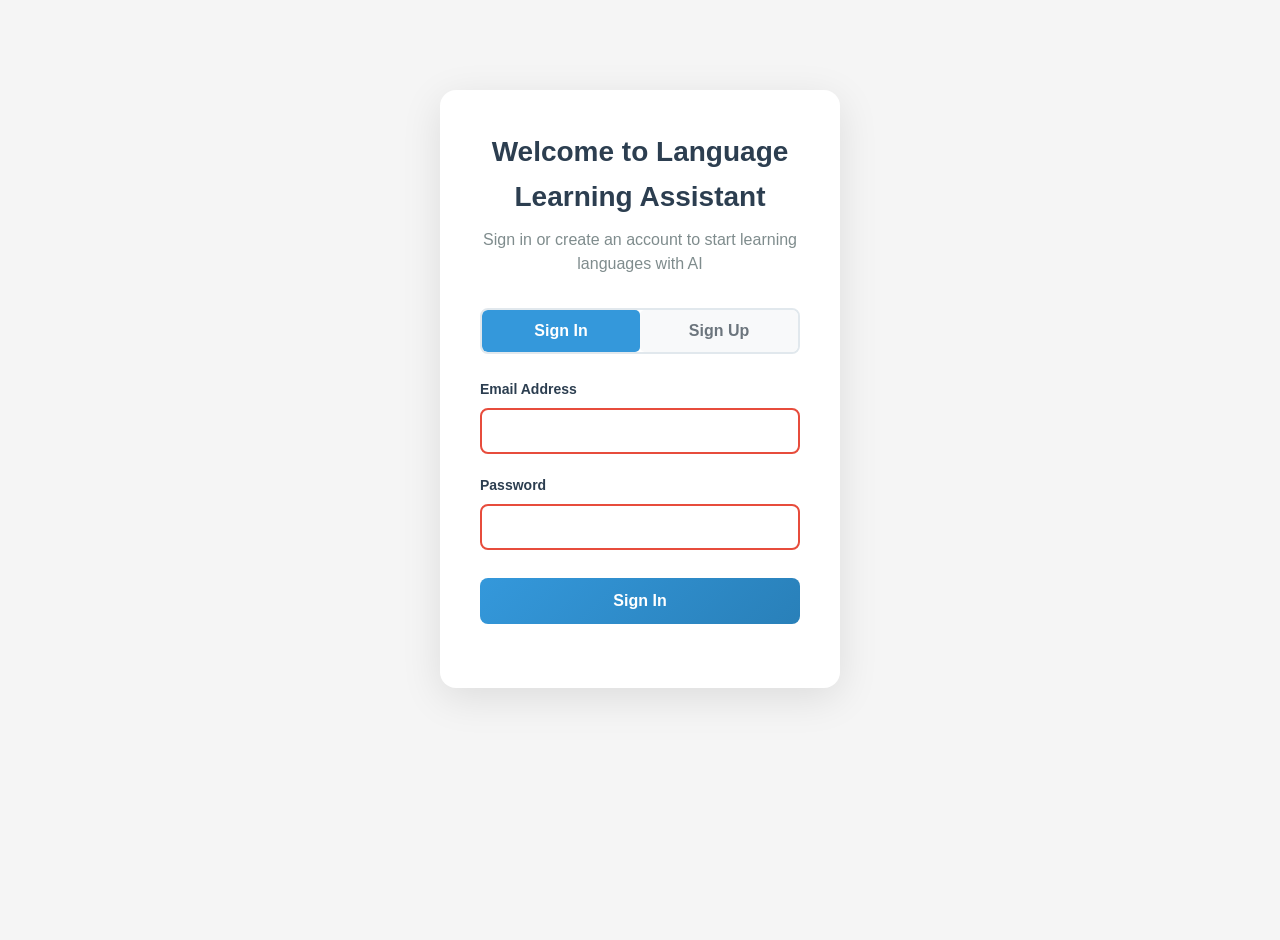
==== frontend/public/index.html @ 3a8e5f97 "first commit" ====
<!DOCTYPE html>
<html lang="en">
<head>
    <meta charset="UTF-8">
    <meta name="viewport" content="width=device-width, initial-scale=1.0">
    <title>Language Learning Assistant</title>
    <link href="css/styles.css" rel="stylesheet">
    <link href="css/auth.css" rel="stylesheet">
</head>
<body>
    <div class="container">
        <!-- Authentication Header -->
        <div id="authHeader" class="auth-header-bar" style="display: none;">
            <div class="auth-user-info">
                <span id="userGreeting"></span>
                <button id="logoutBtn" class="logout-btn">Logout</button>
            </div>
        </div>

        <!-- Main App Content -->
        <div id="mainApp" class="card">
            <h1>Language Learning Assistant</h1>
            
            <div class="controls">
                <select id="languageSelect">
                    <!-- Options will be populated by JavaScript -->
                </select>
                
                <button id="micBtn" class="btn-mic">
                    🎤
                </button>
            </div>
            
            <div id="status" class="status">
                Select a language and click the microphone to start speaking
            </div>
            
            <div id="results" class="results">
                <!-- Results will be displayed here -->
            </div>
        </div>

        <!-- Authentication Forms -->
        <div id="authForms" class="auth-forms-container">
            <div class="auth-card">
                <div class="auth-header">
                    <h1>Welcome to Language Learning Assistant</h1>
                    <p>Sign in or create an account to start learning languages with AI</p>
                </div>
                
                <div class="auth-tabs">
                    <button class="auth-tab active" data-tab="login">Sign In</button>
                    <button class="auth-tab" data-tab="register">Sign Up</button>
                </div>
                
                <div class="auth-content">
                    <!-- Login Form -->
                    <form id="loginForm" class="auth-form">
                        <div class="form-group">
                            <label for="loginEmail">Email Address</label>
                            <input type="email" id="loginEmail" required>
                        </div>
                        <div class="form-group">
                            <label for="loginPassword">Password</label>
                            <input type="password" id="loginPassword" required>
                        </div>
                        <button type="submit" class="auth-btn primary">Sign In</button>
                        <div id="loginError" class="error-message"></div>
                    </form>

                    <!-- Register Form -->
                    <form id="registerForm" class="auth-form" style="display: none;">
                        <div class="form-group">
                            <label for="registerUsername">Username</label>
                            <input type="text" id="registerUsername" required minlength="3" maxlength="30">
                        </div>
                        <div class="form-group">
                            <label for="registerEmail">Email Address</label>
                            <input type="email" id="registerEmail" required>
                        </div>
                        <div class="form-group">
                            <label for="registerPassword">Password</label>
                            <input type="password" id="registerPassword" required minlength="6">
                        </div>
                        <div class="form-group">
                            <label for="nativeLanguage">Native Language</label>
                            <select id="nativeLanguage" required>
                                <option value="">Select your native language</option>
                                <option value="English">English</option>
                                <option value="Spanish">Spanish</option>
                                <option value="French">French</option>
                                <option value="German">German</option>
                                <option value="Italian">Italian</option>
                                <option value="Portuguese">Portuguese</option>
                                <option value="Japanese">Japanese</option>
                                <option value="Korean">Korean</option>
                                <option value="Chinese">Chinese</option>
                                <option value="Hindi">Hindi</option>
                            </select>
                        </div>
                        <button type="submit" class="auth-btn primary">Create Account</button>
                        <div id="registerError" class="error-message"></div>
                    </form>
                </div>
            </div>
        </div>
    </div>

    <script src="js/auth-integration.js"></script>
    <script type="module" src="js/app.js"></script>
</body>
</html>
---- frontend/public/css/styles.css ----
/* Base styles */
* {
  margin: 0;
  padding: 0;
  box-sizing: border-box;
}

body {
  font-family: Arial, sans-serif;
  background-color: #f5f5f5;
  min-height: 100vh;
  line-height: 1.6;
}

.container {
  max-width: 800px;
  margin: 0 auto;
  padding: 20px;
}

.card {
  background: white;
  padding: 30px;
  border-radius: 10px;
  box-shadow: 0 2px 10px rgba(0,0,0,0.1);
}

h1 {
  text-align: center;
  color: #333;
  margin-bottom: 30px;
  font-size: 2rem;
  font-weight: bold;
}

/* Controls section */
.controls {
  display: flex;
  flex-direction: column;
  gap: 15px;
  margin-bottom: 30px;
  align-items: center;
  justify-content: center;
}

@media (min-width: 640px) {
  .controls {
    flex-direction: row;
  }
}

select, button {
  padding: 10px 15px;
  font-size: 16px;
  border: 1px solid #ddd;
  border-radius: 5px;
}

select {
  min-width: 200px;
  background: white;
}

select:focus {
  outline: none;
  border-color: #007bff;
  box-shadow: 0 0 0 2px rgba(0, 123, 255, 0.25);
}

.btn-mic {
  background: #007bff;
  color: white;
  border: none;
  cursor: pointer;
  border-radius: 50%;
  width: 60px;
  height: 60px;
  font-size: 20px;
  transition: all 0.2s ease;
}

.btn-mic:hover {
  background: #0056b3;
  transform: scale(1.05);
}

.btn-mic.recording {
  background: #dc3545;
  animation: pulse 1s infinite;
}

@keyframes pulse {
  0% { transform: scale(1); }
  50% { transform: scale(1.1); }
  100% { transform: scale(1); }
}

/* Status */
.status {
  text-align: center;
  margin: 20px 0;
  font-style: italic;
  color: #666;
}

/* Results */
.results {
  margin-top: 30px;
}

.result-card {
  background: #f8f9fa;
  padding: 15px;
  margin: 10px 0;
  border-radius: 5px;
  border-left: 4px solid #007bff;
}

.result-card h3 {
  margin: 0 0 10px 0;
  color: #333;
  font-size: 1.1rem;
  font-weight: 600;
}

.result-card p {
  margin-bottom: 8px;
}

.mistakes {
  color: #dc3545;
  font-weight: bold;
}

.translation {
  color: #666;
  font-style: italic;
}

/* Loading */
.loading {
  text-align: center;
  color: #007bff;
  padding: 20px;
}

.loading .spinner {
  border: 2px solid #f3f3f3;
  border-top: 2px solid #007bff;
  border-radius: 50%;
  width: 32px;
  height: 32px;
  animation: spin 1s linear infinite;
  margin: 0 auto 10px;
}

@keyframes spin {
  0% { transform: rotate(0deg); }
  100% { transform: rotate(360deg); }
}

/* Fluency score */
.fluency-score {
  background: linear-gradient(135deg, #28a745, #20c997);
  color: white;
  padding: 15px;
  border-radius: 20px;
  text-align: center;
  font-weight: bold;
  margin: 10px 0;
}

.fluency-score h3 {
  margin-bottom: 5px;
  color: white;
}

.fluency-score p {
  font-size: 0.9rem;
  opacity: 0.9;
}

/* Vocabulary section */
.vocabulary-section {
  background: #e3f2fd;
  padding: 15px;
  margin: 10px 0;
  border-radius: 5px;
  border-left: 4px solid #2196f3;
}

.vocabulary-section h3 {
  margin-bottom: 15px;
  color: #333;
  font-size: 1.1rem;
  font-weight: 600;
}

.vocab-word {
  background: white;
  padding: 10px;
  margin: 8px 0;
  border-radius: 5px;
  border: 1px solid #ddd;
}

.vocab-word .word-header {
  display: flex;
  align-items: center;
  margin-bottom: 8px;
}

.vocab-word strong {
  font-size: 1.1rem;
  color: #333;
}

.difficulty-badge {
  display: inline-block;
  padding: 2px 8px;
  border-radius: 12px;
  font-size: 12px;
  font-weight: bold;
  margin-left: 10px;
}

.difficulty-beginner {
  background: #d4edda;
  color: #155724;
}

.difficulty-intermediate {
  background: #fff3cd;
  color: #856404;
}

.difficulty-advanced {
  background: #f8d7da;
  color: #721c24;
}

.vocab-word p {
  margin-bottom: 5px;
  color: #666;
}

.vocab-word em {
  color: #666;
  font-style: italic;
}

/* Error messages */
.error {
  background: #f8d7da;
  border: 1px solid #f5c6cb;
  color: #721c24;
  padding: 15px;
  border-radius: 5px;
  margin: 10px 0;
}

.error p {
  margin-bottom: 5px;
}

.error .error-title {
  font-weight: bold;
  margin-bottom: 5px;
}

/* Responsive design */
@media (max-width: 768px) {
  .container {
    padding: 10px;
  }
  
  .card {
    padding: 20px;
  }
  
  h1 {
    font-size: 1.5rem;
  }
  
  .controls {
    flex-direction: column;
  }
  
  select {
    min-width: 100%;
  }
}
---- frontend/public/css/auth.css ----
/* Authentication Pages Styling */
.auth-card {
    background: white;
    border-radius: 16px;
    box-shadow: 0 10px 40px rgba(0, 0, 0, 0.1);
    padding: 40px;
    max-width: 400px;
    width: 100%;
    margin: 0 auto;
    margin-top: 50px;
}

.auth-header {
    text-align: center;
    margin-bottom: 32px;
}

.auth-header h1 {
    color: #2c3e50;
    font-size: 28px;
    font-weight: 700;
    margin-bottom: 8px;
}

.auth-header p {
    color: #7f8c8d;
    font-size: 16px;
    line-height: 1.5;
}

.auth-form {
    margin-bottom: 24px;
}

.form-group {
    margin-bottom: 20px;
}

.form-group label {
    display: block;
    color: #2c3e50;
    font-weight: 600;
    margin-bottom: 8px;
    font-size: 14px;
}

.form-group input,
.form-group select {
    width: 100%;
    padding: 12px 16px;
    border: 2px solid #e1e8ed;
    border-radius: 8px;
    font-size: 16px;
    transition: all 0.3s ease;
    box-sizing: border-box;
}

.form-group input:focus,
.form-group select:focus {
    outline: none;
    border-color: #3498db;
    box-shadow: 0 0 0 3px rgba(52, 152, 219, 0.1);
}

.form-group input:hover,
.form-group select:hover {
    border-color: #bdc3c7;
}

.auth-btn {
    width: 100%;
    padding: 14px 24px;
    border: none;
    border-radius: 8px;
    font-size: 16px;
    font-weight: 600;
    cursor: pointer;
    transition: all 0.3s ease;
    margin-top: 8px;
}

.auth-btn.primary {
    background: linear-gradient(135deg, #3498db, #2980b9);
    color: white;
}

.auth-btn.primary:hover {
    background: linear-gradient(135deg, #2980b9, #1f5f8b);
    transform: translateY(-2px);
    box-shadow: 0 8px 25px rgba(52, 152, 219, 0.3);
}

.auth-btn:disabled {
    opacity: 0.7;
    cursor: not-allowed;
    transform: none;
}

.error-message,
.success-message {
    display: none;
    padding: 12px 16px;
    border-radius: 8px;
    margin-top: 16px;
    font-size: 14px;
    font-weight: 500;
    text-align: center;
}

.error-message.show {
    display: block;
    background-color: #fee;
    color: #c53030;
    border: 1px solid #fed7d7;
}

.success-message.show {
    display: block;
    background-color: #f0fff4;
    color: #38a169;
    border: 1px solid #c6f6d5;
}

.auth-footer {
    text-align: center;
    padding-top: 24px;
    border-top: 1px solid #e1e8ed;
}

.auth-footer p {
    margin: 8px 0;
    color: #7f8c8d;
    font-size: 14px;
}

.auth-footer a {
    color: #3498db;
    text-decoration: none;
    font-weight: 600;
    transition: color 0.3s ease;
}

.auth-footer a:hover {
    color: #2980b9;
    text-decoration: underline;
}

/* Responsive Design */
@media (max-width: 480px) {
    .auth-card {
        margin: 20px;
        padding: 24px;
        margin-top: 20px;
    }
    
    .auth-header h1 {
        font-size: 24px;
    }
    
    .auth-header p {
        font-size: 14px;
    }
    
    .form-group input,
    .form-group select {
        padding: 10px 14px;
        font-size: 16px; /* Prevents zoom on iOS */
    }
}

/* Loading Animation */
.auth-btn:disabled {
    position: relative;
    overflow: hidden;
}

.auth-btn:disabled::after {
    content: '';
    position: absolute;
    top: 50%;
    left: 50%;
    width: 20px;
    height: 20px;
    margin: -10px 0 0 -10px;
    border: 2px solid transparent;
    border-top: 2px solid currentColor;
    border-radius: 50%;
    animation: spin 1s linear infinite;
}

@keyframes spin {
    0% { transform: rotate(0deg); }
    100% { transform: rotate(360deg); }
}

/* Form Validation Styles */
.form-group input:invalid:not(:placeholder-shown),
.form-group select:invalid:not(:placeholder-shown) {
    border-color: #e74c3c;
}

.form-group input:valid:not(:placeholder-shown),
.form-group select:valid:not(:placeholder-shown) {
    border-color: #27ae60;
}

/* Focus States for Accessibility */
.auth-btn:focus {
    outline: 2px solid #3498db;
    outline-offset: 2px;
}

.form-group input:focus,
.form-group select:focus {
    outline: 2px solid #3498db;
    outline-offset: 2px;
}

/* Authentication Header Bar */
.auth-header-bar {
    background: linear-gradient(135deg, #3498db, #2980b9);
    color: white;
    padding: 16px 24px;
    display: flex;
    justify-content: flex-end;
    align-items: center;
    box-shadow: 0 2px 10px rgba(0, 0, 0, 0.1);
    position: sticky;
    top: 0;
    z-index: 100;
}

.auth-user-info {
    display: flex;
    align-items: center;
    gap: 16px;
}

.auth-user-info span {
    font-weight: 600;
    font-size: 16px;
}

.logout-btn {
    background: rgba(255, 255, 255, 0.2);
    border: 1px solid rgba(255, 255, 255, 0.3);
    color: white;
    padding: 8px 16px;
    border-radius: 6px;
    cursor: pointer;
    font-size: 14px;
    font-weight: 500;
    transition: all 0.3s ease;
}

.logout-btn:hover {
    background: rgba(255, 255, 255, 0.3);
    border-color: rgba(255, 255, 255, 0.5);
}

/* Authentication Forms Container */
.auth-forms-container {
    display: flex;
    justify-content: center;
    align-items: center;
    min-height: 100vh;
    padding: 20px;
}

/* Tab Styling */
.auth-tabs {
    display: flex;
    margin-bottom: 24px;
    border-radius: 8px;
    overflow: hidden;
    border: 2px solid #e1e8ed;
}

.auth-tab {
    flex: 1;
    padding: 12px 24px;
    background: #f8f9fa;
    border: none;
    cursor: pointer;
    font-size: 16px;
    font-weight: 600;
    color: #6c757d;
    transition: all 0.3s ease;
}

.auth-tab.active {
    background: #3498db;
    color: white;
}

.auth-tab:hover:not(.active) {
    background: #e9ecef;
}

/* Success Message Positioning */
.success-message.show {
    position: fixed;
    top: 20px;
    right: 20px;
    z-index: 1000;
    max-width: 300px;
    box-shadow: 0 4px 12px rgba(0, 0, 0, 0.15);
}
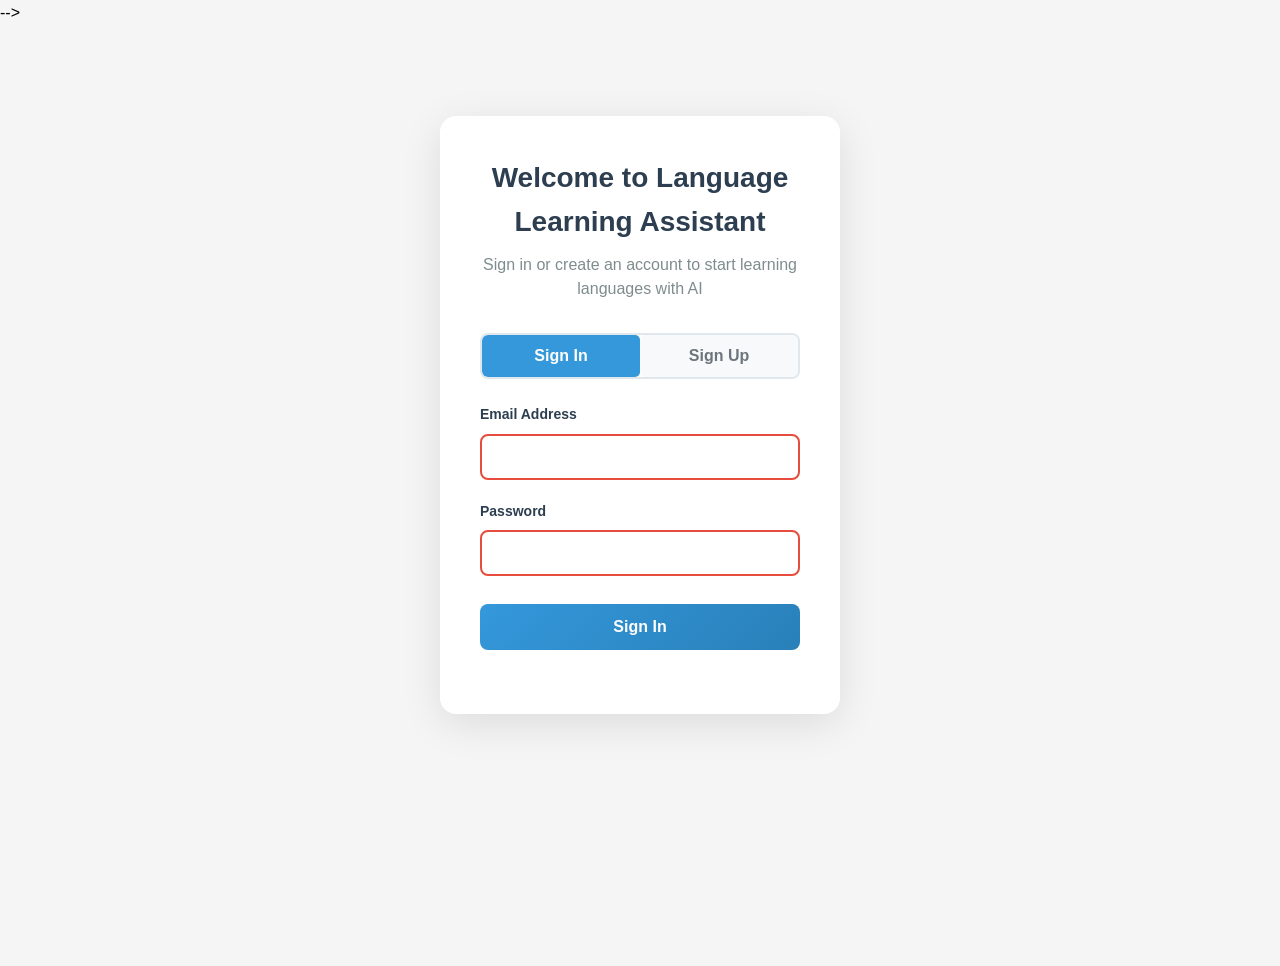
==== commit e6e3c780: "fix" ====
--- a/frontend/public/index.html
+++ b/frontend/public/index.html
@@ -1,3 +1,117 @@
+<!-- <!DOCTYPE html>
+<html lang="en">
+<head>
+    <meta charset="UTF-8">
+    <meta name="viewport" content="width=device-width, initial-scale=1.0">
+    <title>Language Learning Assistant</title>
+    <link href="css/styles.css" rel="stylesheet">
+    <link href="css/auth.css" rel="stylesheet">
+</head>
+<body>
+    <div class="container">
+        
+        <div id="authHeader" class="auth-header-bar" style="display: none;">
+            <div class="auth-user-info">
+                <span id="userGreeting"></span>
+                <button id="logoutBtn" class="logout-btn">Logout</button>
+            </div>
+        </div>
+
+       
+        <div id="mainApp" class="card">
+            <h1>Language Learning Assistant</h1>
+            
+            <div class="controls">
+                <select id="languageSelect">
+                    
+                </select>
+                
+                <button id="micBtn" class="btn-mic">
+                    🎤
+                </button>
+            </div>
+            
+            <div id="status" class="status">
+                Select a language and click the microphone to start speaking
+            </div>
+            
+            <div id="results" class="results">
+                
+            </div>
+        </div>
+
+        
+        <div id="authForms" class="auth-forms-container">
+            <div class="auth-card">
+                <div class="auth-header">
+                    <h1>Welcome to Language Learning Assistant</h1>
+                    <p>Sign in or create an account to start learning languages with AI</p>
+                </div>
+                
+                <div class="auth-tabs">
+                    <button class="auth-tab active" data-tab="login">Sign In</button>
+                    <button class="auth-tab" data-tab="register">Sign Up</button>
+                </div>
+                
+                <div class="auth-content">
+                    
+                    <form id="loginForm" class="auth-form">
+                        <div class="form-group">
+                            <label for="loginEmail">Email Address</label>
+                            <input type="email" id="loginEmail" required>
+                        </div>
+                        <div class="form-group">
+                            <label for="loginPassword">Password</label>
+                            <input type="password" id="loginPassword" required>
+                        </div>
+                        <button type="submit" class="auth-btn primary">Sign In</button>
+                        <div id="loginError" class="error-message"></div>
+                    </form>
+
+                    <!-- Register Form -->
+                    <form id="registerForm" class="auth-form" style="display: none;">
+                        <div class="form-group">
+                            <label for="registerUsername">Username</label>
+                            <input type="text" id="registerUsername" required minlength="3" maxlength="30">
+                        </div>
+                        <div class="form-group">
+                            <label for="registerEmail">Email Address</label>
+                            <input type="email" id="registerEmail" required>
+                        </div>
+                        <div class="form-group">
+                            <label for="registerPassword">Password</label>
+                            <input type="password" id="registerPassword" required minlength="6">
+                        </div>
+                        <div class="form-group">
+                            <label for="nativeLanguage">Native Language</label>
+                            <select id="nativeLanguage" required>
+                                <option value="">Select your native language</option>
+                                <option value="English">English</option>
+                                <option value="Spanish">Spanish</option>
+                                <option value="French">French</option>
+                                <option value="German">German</option>
+                                <option value="Italian">Italian</option>
+                                <option value="Portuguese">Portuguese</option>
+                                <option value="Japanese">Japanese</option>
+                                <option value="Korean">Korean</option>
+                                <option value="Chinese">Chinese</option>
+                                <option value="Hindi">Hindi</option>
+                            </select>
+                        </div>
+                        <button type="submit" class="auth-btn primary">Create Account</button>
+                        <div id="registerError" class="error-message"></div>
+                    </form>
+                </div>
+            </div>
+        </div>
+    </div>
+
+    <script src="js/auth-integration.js"></script>
+    <script type="module" src="js/app.js"></script>
+</body>
+</html> -->
+
+
 <!DOCTYPE html>
 <html lang="en">
 <head>
@@ -38,6 +152,33 @@
             <div id="results" class="results">
                 <!-- Results will be displayed here -->
             </div>
+
+            <!-- User Progress Section -->
+            <div id="userProgress" class="user-progress-section" style="display: none;">
+                <h2>Your Learning Progress</h2>
+                
+                <!-- Recent Sessions -->
+                <div class="progress-card">
+                    <div class="progress-header">
+                        <h3>📚 Recent Sessions</h3>
+                        <button id="toggleSessions" class="toggle-btn">Show</button>
+                    </div>
+                    <div id="sessionsContent" class="progress-content" style="display: none;">
+                        <div class="loading">Loading sessions...</div>
+                    </div>
+                </div>
+
+                <!-- Vocabulary Words -->
+                <div class="progress-card">
+                    <div class="progress-header">
+                        <h3>💬 Vocabulary Words</h3>
+                        <button id="toggleVocabulary" class="toggle-btn">Show</button>
+                    </div>
+                    <div id="vocabularyContent" class="progress-content" style="display: none;">
+                        <div class="loading">Loading vocabulary...</div>
+                    </div>
+                </div>
+            </div>
         </div>
 
         <!-- Authentication Forms -->
@@ -109,4 +250,4 @@
     <script src="js/auth-integration.js"></script>
     <script type="module" src="js/app.js"></script>
 </body>
-</html>
+</html>
--- a/frontend/public/css/auth.css
+++ b/frontend/public/css/auth.css
@@ -1,4 +1,4 @@
-/* Authentication Pages Styling */
+/* 
 .auth-card {
     background: white;
     border-radius: 16px;
@@ -145,7 +145,7 @@
     text-decoration: underline;
 }
 
-/* Responsive Design */
+
 @media (max-width: 480px) {
     .auth-card {
         margin: 20px;
@@ -164,11 +164,11 @@
     .form-group input,
     .form-group select {
         padding: 10px 14px;
-        font-size: 16px; /* Prevents zoom on iOS */
-    }
-}
-
-/* Loading Animation */
+        font-size: 16px; 
+    }
+}
+
+
 .auth-btn:disabled {
     position: relative;
     overflow: hidden;
@@ -193,6 +193,314 @@
     100% { transform: rotate(360deg); }
 }
 
+
+.form-group input:invalid:not(:placeholder-shown),
+.form-group select:invalid:not(:placeholder-shown) {
+    border-color: #e74c3c;
+}
+
+.form-group input:valid:not(:placeholder-shown),
+.form-group select:valid:not(:placeholder-shown) {
+    border-color: #27ae60;
+}
+
+
+.auth-btn:focus {
+    outline: 2px solid #3498db;
+    outline-offset: 2px;
+}
+
+.form-group input:focus,
+.form-group select:focus {
+    outline: 2px solid #3498db;
+    outline-offset: 2px;
+}
+
+
+.auth-header-bar {
+    background: linear-gradient(135deg, #3498db, #2980b9);
+    color: white;
+    padding: 16px 24px;
+    display: flex;
+    justify-content: flex-end;
+    align-items: center;
+    box-shadow: 0 2px 10px rgba(0, 0, 0, 0.1);
+    position: sticky;
+    top: 0;
+    z-index: 100;
+}
+
+.auth-user-info {
+    display: flex;
+    align-items: center;
+    gap: 16px;
+}
+
+.auth-user-info span {
+    font-weight: 600;
+    font-size: 16px;
+}
+
+.logout-btn {
+    background: rgba(255, 255, 255, 0.2);
+    border: 1px solid rgba(255, 255, 255, 0.3);
+    color: white;
+    padding: 8px 16px;
+    border-radius: 6px;
+    cursor: pointer;
+    font-size: 14px;
+    font-weight: 500;
+    transition: all 0.3s ease;
+}
+
+.logout-btn:hover {
+    background: rgba(255, 255, 255, 0.3);
+    border-color: rgba(255, 255, 255, 0.5);
+}
+
+
+.auth-forms-container {
+    display: flex;
+    justify-content: center;
+    align-items: center;
+    min-height: 100vh;
+    padding: 20px;
+}
+
+
+.auth-tabs {
+    display: flex;
+    margin-bottom: 24px;
+    border-radius: 8px;
+    overflow: hidden;
+    border: 2px solid #e1e8ed;
+}
+
+.auth-tab {
+    flex: 1;
+    padding: 12px 24px;
+    background: #f8f9fa;
+    border: none;
+    cursor: pointer;
+    font-size: 16px;
+    font-weight: 600;
+    color: #6c757d;
+    transition: all 0.3s ease;
+}
+
+.auth-tab.active {
+    background: #3498db;
+    color: white;
+}
+
+.auth-tab:hover:not(.active) {
+    background: #e9ecef;
+}
+
+
+.success-message.show {
+    position: fixed;
+    top: 20px;
+    right: 20px;
+    z-index: 1000;
+    max-width: 300px;
+    box-shadow: 0 4px 12px rgba(0, 0, 0, 0.15);
+} */
+
+.auth-card {
+    background: white;
+    border-radius: 16px;
+    box-shadow: 0 10px 40px rgba(0, 0, 0, 0.1);
+    padding: 40px;
+    max-width: 400px;
+    width: 100%;
+    margin: 0 auto;
+    margin-top: 50px;
+}
+
+.auth-header {
+    text-align: center;
+    margin-bottom: 32px;
+}
+
+.auth-header h1 {
+    color: #2c3e50;
+    font-size: 28px;
+    font-weight: 700;
+    margin-bottom: 8px;
+}
+
+.auth-header p {
+    color: #7f8c8d;
+    font-size: 16px;
+    line-height: 1.5;
+}
+
+.auth-form {
+    margin-bottom: 24px;
+}
+
+.form-group {
+    margin-bottom: 20px;
+}
+
+.form-group label {
+    display: block;
+    color: #2c3e50;
+    font-weight: 600;
+    margin-bottom: 8px;
+    font-size: 14px;
+}
+
+.form-group input,
+.form-group select {
+    width: 100%;
+    padding: 12px 16px;
+    border: 2px solid #e1e8ed;
+    border-radius: 8px;
+    font-size: 16px;
+    transition: all 0.3s ease;
+    box-sizing: border-box;
+}
+
+.form-group input:focus,
+.form-group select:focus {
+    outline: none;
+    border-color: #3498db;
+    box-shadow: 0 0 0 3px rgba(52, 152, 219, 0.1);
+}
+
+.form-group input:hover,
+.form-group select:hover {
+    border-color: #bdc3c7;
+}
+
+.auth-btn {
+    width: 100%;
+    padding: 14px 24px;
+    border: none;
+    border-radius: 8px;
+    font-size: 16px;
+    font-weight: 600;
+    cursor: pointer;
+    transition: all 0.3s ease;
+    margin-top: 8px;
+}
+
+.auth-btn.primary {
+    background: linear-gradient(135deg, #3498db, #2980b9);
+    color: white;
+}
+
+.auth-btn.primary:hover {
+    background: linear-gradient(135deg, #2980b9, #1f5f8b);
+    transform: translateY(-2px);
+    box-shadow: 0 8px 25px rgba(52, 152, 219, 0.3);
+}
+
+.auth-btn:disabled {
+    opacity: 0.7;
+    cursor: not-allowed;
+    transform: none;
+}
+
+.error-message,
+.success-message {
+    display: none;
+    padding: 12px 16px;
+    border-radius: 8px;
+    margin-top: 16px;
+    font-size: 14px;
+    font-weight: 500;
+    text-align: center;
+}
+
+.error-message.show {
+    display: block;
+    background-color: #fee;
+    color: #c53030;
+    border: 1px solid #fed7d7;
+}
+
+.success-message.show {
+    display: block;
+    background-color: #f0fff4;
+    color: #38a169;
+    border: 1px solid #c6f6d5;
+}
+
+.auth-footer {
+    text-align: center;
+    padding-top: 24px;
+    border-top: 1px solid #e1e8ed;
+}
+
+.auth-footer p {
+    margin: 8px 0;
+    color: #7f8c8d;
+    font-size: 14px;
+}
+
+.auth-footer a {
+    color: #3498db;
+    text-decoration: none;
+    font-weight: 600;
+    transition: color 0.3s ease;
+}
+
+.auth-footer a:hover {
+    color: #2980b9;
+    text-decoration: underline;
+}
+
+/* Responsive Design */
+@media (max-width: 480px) {
+    .auth-card {
+        margin: 20px;
+        padding: 24px;
+        margin-top: 20px;
+    }
+    
+    .auth-header h1 {
+        font-size: 24px;
+    }
+    
+    .auth-header p {
+        font-size: 14px;
+    }
+    
+    .form-group input,
+    .form-group select {
+        padding: 10px 14px;
+        font-size: 16px; /* Prevents zoom on iOS */
+    }
+}
+
+/* Loading Animation */
+.auth-btn:disabled {
+    position: relative;
+    overflow: hidden;
+}
+
+.auth-btn:disabled::after {
+    content: '';
+    position: absolute;
+    top: 50%;
+    left: 50%;
+    width: 20px;
+    height: 20px;
+    margin: -10px 0 0 -10px;
+    border: 2px solid transparent;
+    border-top: 2px solid currentColor;
+    border-radius: 50%;
+    animation: spin 1s linear infinite;
+}
+
+@keyframes spin {
+    0% { transform: rotate(0deg); }
+    100% { transform: rotate(360deg); }
+}
+
 /* Form Validation Styles */
 .form-group input:invalid:not(:placeholder-shown),
 .form-group select:invalid:not(:placeholder-shown) {
@@ -306,3 +614,229 @@
     max-width: 300px;
     box-shadow: 0 4px 12px rgba(0, 0, 0, 0.15);
 }
+
+/* User Progress Section */
+.user-progress-section {
+    margin-top: 30px;
+    padding-top: 30px;
+    border-top: 2px solid #e1e8ed;
+}
+
+.user-progress-section h2 {
+    color: #2c3e50;
+    font-size: 24px;
+    font-weight: 700;
+    margin-bottom: 20px;
+    text-align: center;
+}
+
+.progress-card {
+    background: white;
+    border-radius: 12px;
+    box-shadow: 0 4px 20px rgba(0, 0, 0, 0.08);
+    margin-bottom: 20px;
+    overflow: hidden;
+}
+
+.progress-header {
+    display: flex;
+    justify-content: space-between;
+    align-items: center;
+    padding: 20px;
+    background: linear-gradient(135deg, #f8f9fa, #e9ecef);
+    border-bottom: 1px solid #e1e8ed;
+}
+
+.progress-header h3 {
+    color: #2c3e50;
+    font-size: 18px;
+    font-weight: 600;
+    margin: 0;
+}
+
+.toggle-btn {
+    background: #3498db;
+    color: white;
+    border: none;
+    padding: 8px 16px;
+    border-radius: 6px;
+    cursor: pointer;
+    font-size: 14px;
+    font-weight: 500;
+    transition: all 0.3s ease;
+}
+
+.toggle-btn:hover {
+    background: #2980b9;
+    transform: translateY(-1px);
+}
+
+.toggle-btn.active {
+    background: #e74c3c;
+}
+
+.progress-content {
+    padding: 20px;
+    max-height: 400px;
+    overflow-y: auto;
+}
+
+/* Sessions Styling */
+.session-item {
+    background: #f8f9fa;
+    border-radius: 8px;
+    padding: 16px;
+    margin-bottom: 12px;
+    border-left: 4px solid #3498db;
+}
+
+.session-header {
+    display: flex;
+    justify-content: space-between;
+    align-items: center;
+    margin-bottom: 12px;
+}
+
+.session-language {
+    background: #3498db;
+    color: white;
+    padding: 4px 8px;
+    border-radius: 12px;
+    font-size: 12px;
+    font-weight: 600;
+    text-transform: capitalize;
+}
+
+.session-date {
+    color: #7f8c8d;
+    font-size: 12px;
+}
+
+.session-content {
+    color: #2c3e50;
+}
+
+.session-text {
+    margin-bottom: 8px;
+    font-weight: 500;
+}
+
+.session-correction {
+    margin-bottom: 8px;
+    color: #27ae60;
+}
+
+.session-score {
+    font-weight: 600;
+    color: #e67e22;
+}
+
+/* Vocabulary Styling */
+.vocab-item {
+    background: #f8f9fa;
+    border-radius: 8px;
+    padding: 16px;
+    margin-bottom: 12px;
+    border-left: 4px solid #27ae60;
+}
+
+.vocab-word {
+    display: flex;
+    justify-content: space-between;
+    align-items: center;
+    margin-bottom: 8px;
+}
+
+.vocab-word strong {
+    color: #2c3e50;
+    font-size: 16px;
+}
+
+.difficulty-badge {
+    padding: 4px 8px;
+    border-radius: 12px;
+    font-size: 11px;
+    font-weight: 600;
+    text-transform: uppercase;
+}
+
+.difficulty-beginner {
+    background: #e8f5e8;
+    color: #27ae60;
+}
+
+.difficulty-intermediate {
+    background: #fff3cd;
+    color: #856404;
+}
+
+.difficulty-advanced {
+    background: #f8d7da;
+    color: #721c24;
+}
+
+.vocab-translation {
+    color: #7f8c8d;
+    margin-bottom: 6px;
+    font-style: italic;
+}
+
+.vocab-example {
+    color: #2c3e50;
+    font-size: 14px;
+    margin-bottom: 8px;
+}
+
+.vocab-stats {
+    color: #7f8c8d;
+    font-size: 12px;
+}
+
+/* Loading and Empty States */
+.loading {
+    text-align: center;
+    color: #7f8c8d;
+    padding: 20px;
+}
+
+.empty-state {
+    text-align: center;
+    color: #7f8c8d;
+    padding: 40px 20px;
+}
+
+.empty-state p {
+    margin: 8px 0;
+    font-size: 14px;
+}
+
+.error {
+    text-align: center;
+    color: #e74c3c;
+    padding: 20px;
+    background: #fee;
+    border-radius: 8px;
+    border: 1px solid #fed7d7;
+}
+
+.error p {
+    margin: 8px 0;
+    font-size: 14px;
+}
+
+/* Responsive Design */
+@media (max-width: 768px) {
+    .progress-header {
+        flex-direction: column;
+        gap: 12px;
+        text-align: center;
+    }
+    
+    .session-header,
+    .vocab-word {
+        flex-direction: column;
+        gap: 8px;
+        align-items: flex-start;
+    }
+}
+
--- a/frontend/public/css/auth.css
+++ b/frontend/public/css/auth.css
@@ -1,4 +1,4 @@
-/* Authentication Pages Styling */
+/* 
 .auth-card {
     background: white;
     border-radius: 16px;
@@ -145,7 +145,7 @@
     text-decoration: underline;
 }
 
-/* Responsive Design */
+
 @media (max-width: 480px) {
     .auth-card {
         margin: 20px;
@@ -164,11 +164,11 @@
     .form-group input,
     .form-group select {
         padding: 10px 14px;
-        font-size: 16px; /* Prevents zoom on iOS */
-    }
-}
-
-/* Loading Animation */
+        font-size: 16px; 
+    }
+}
+
+
 .auth-btn:disabled {
     position: relative;
     overflow: hidden;
@@ -193,6 +193,314 @@
     100% { transform: rotate(360deg); }
 }
 
+
+.form-group input:invalid:not(:placeholder-shown),
+.form-group select:invalid:not(:placeholder-shown) {
+    border-color: #e74c3c;
+}
+
+.form-group input:valid:not(:placeholder-shown),
+.form-group select:valid:not(:placeholder-shown) {
+    border-color: #27ae60;
+}
+
+
+.auth-btn:focus {
+    outline: 2px solid #3498db;
+    outline-offset: 2px;
+}
+
+.form-group input:focus,
+.form-group select:focus {
+    outline: 2px solid #3498db;
+    outline-offset: 2px;
+}
+
+
+.auth-header-bar {
+    background: linear-gradient(135deg, #3498db, #2980b9);
+    color: white;
+    padding: 16px 24px;
+    display: flex;
+    justify-content: flex-end;
+    align-items: center;
+    box-shadow: 0 2px 10px rgba(0, 0, 0, 0.1);
+    position: sticky;
+    top: 0;
+    z-index: 100;
+}
+
+.auth-user-info {
+    display: flex;
+    align-items: center;
+    gap: 16px;
+}
+
+.auth-user-info span {
+    font-weight: 600;
+    font-size: 16px;
+}
+
+.logout-btn {
+    background: rgba(255, 255, 255, 0.2);
+    border: 1px solid rgba(255, 255, 255, 0.3);
+    color: white;
+    padding: 8px 16px;
+    border-radius: 6px;
+    cursor: pointer;
+    font-size: 14px;
+    font-weight: 500;
+    transition: all 0.3s ease;
+}
+
+.logout-btn:hover {
+    background: rgba(255, 255, 255, 0.3);
+    border-color: rgba(255, 255, 255, 0.5);
+}
+
+
+.auth-forms-container {
+    display: flex;
+    justify-content: center;
+    align-items: center;
+    min-height: 100vh;
+    padding: 20px;
+}
+
+
+.auth-tabs {
+    display: flex;
+    margin-bottom: 24px;
+    border-radius: 8px;
+    overflow: hidden;
+    border: 2px solid #e1e8ed;
+}
+
+.auth-tab {
+    flex: 1;
+    padding: 12px 24px;
+    background: #f8f9fa;
+    border: none;
+    cursor: pointer;
+    font-size: 16px;
+    font-weight: 600;
+    color: #6c757d;
+    transition: all 0.3s ease;
+}
+
+.auth-tab.active {
+    background: #3498db;
+    color: white;
+}
+
+.auth-tab:hover:not(.active) {
+    background: #e9ecef;
+}
+
+
+.success-message.show {
+    position: fixed;
+    top: 20px;
+    right: 20px;
+    z-index: 1000;
+    max-width: 300px;
+    box-shadow: 0 4px 12px rgba(0, 0, 0, 0.15);
+} */
+
+.auth-card {
+    background: white;
+    border-radius: 16px;
+    box-shadow: 0 10px 40px rgba(0, 0, 0, 0.1);
+    padding: 40px;
+    max-width: 400px;
+    width: 100%;
+    margin: 0 auto;
+    margin-top: 50px;
+}
+
+.auth-header {
+    text-align: center;
+    margin-bottom: 32px;
+}
+
+.auth-header h1 {
+    color: #2c3e50;
+    font-size: 28px;
+    font-weight: 700;
+    margin-bottom: 8px;
+}
+
+.auth-header p {
+    color: #7f8c8d;
+    font-size: 16px;
+    line-height: 1.5;
+}
+
+.auth-form {
+    margin-bottom: 24px;
+}
+
+.form-group {
+    margin-bottom: 20px;
+}
+
+.form-group label {
+    display: block;
+    color: #2c3e50;
+    font-weight: 600;
+    margin-bottom: 8px;
+    font-size: 14px;
+}
+
+.form-group input,
+.form-group select {
+    width: 100%;
+    padding: 12px 16px;
+    border: 2px solid #e1e8ed;
+    border-radius: 8px;
+    font-size: 16px;
+    transition: all 0.3s ease;
+    box-sizing: border-box;
+}
+
+.form-group input:focus,
+.form-group select:focus {
+    outline: none;
+    border-color: #3498db;
+    box-shadow: 0 0 0 3px rgba(52, 152, 219, 0.1);
+}
+
+.form-group input:hover,
+.form-group select:hover {
+    border-color: #bdc3c7;
+}
+
+.auth-btn {
+    width: 100%;
+    padding: 14px 24px;
+    border: none;
+    border-radius: 8px;
+    font-size: 16px;
+    font-weight: 600;
+    cursor: pointer;
+    transition: all 0.3s ease;
+    margin-top: 8px;
+}
+
+.auth-btn.primary {
+    background: linear-gradient(135deg, #3498db, #2980b9);
+    color: white;
+}
+
+.auth-btn.primary:hover {
+    background: linear-gradient(135deg, #2980b9, #1f5f8b);
+    transform: translateY(-2px);
+    box-shadow: 0 8px 25px rgba(52, 152, 219, 0.3);
+}
+
+.auth-btn:disabled {
+    opacity: 0.7;
+    cursor: not-allowed;
+    transform: none;
+}
+
+.error-message,
+.success-message {
+    display: none;
+    padding: 12px 16px;
+    border-radius: 8px;
+    margin-top: 16px;
+    font-size: 14px;
+    font-weight: 500;
+    text-align: center;
+}
+
+.error-message.show {
+    display: block;
+    background-color: #fee;
+    color: #c53030;
+    border: 1px solid #fed7d7;
+}
+
+.success-message.show {
+    display: block;
+    background-color: #f0fff4;
+    color: #38a169;
+    border: 1px solid #c6f6d5;
+}
+
+.auth-footer {
+    text-align: center;
+    padding-top: 24px;
+    border-top: 1px solid #e1e8ed;
+}
+
+.auth-footer p {
+    margin: 8px 0;
+    color: #7f8c8d;
+    font-size: 14px;
+}
+
+.auth-footer a {
+    color: #3498db;
+    text-decoration: none;
+    font-weight: 600;
+    transition: color 0.3s ease;
+}
+
+.auth-footer a:hover {
+    color: #2980b9;
+    text-decoration: underline;
+}
+
+/* Responsive Design */
+@media (max-width: 480px) {
+    .auth-card {
+        margin: 20px;
+        padding: 24px;
+        margin-top: 20px;
+    }
+    
+    .auth-header h1 {
+        font-size: 24px;
+    }
+    
+    .auth-header p {
+        font-size: 14px;
+    }
+    
+    .form-group input,
+    .form-group select {
+        padding: 10px 14px;
+        font-size: 16px; /* Prevents zoom on iOS */
+    }
+}
+
+/* Loading Animation */
+.auth-btn:disabled {
+    position: relative;
+    overflow: hidden;
+}
+
+.auth-btn:disabled::after {
+    content: '';
+    position: absolute;
+    top: 50%;
+    left: 50%;
+    width: 20px;
+    height: 20px;
+    margin: -10px 0 0 -10px;
+    border: 2px solid transparent;
+    border-top: 2px solid currentColor;
+    border-radius: 50%;
+    animation: spin 1s linear infinite;
+}
+
+@keyframes spin {
+    0% { transform: rotate(0deg); }
+    100% { transform: rotate(360deg); }
+}
+
 /* Form Validation Styles */
 .form-group input:invalid:not(:placeholder-shown),
 .form-group select:invalid:not(:placeholder-shown) {
@@ -306,3 +614,229 @@
     max-width: 300px;
     box-shadow: 0 4px 12px rgba(0, 0, 0, 0.15);
 }
+
+/* User Progress Section */
+.user-progress-section {
+    margin-top: 30px;
+    padding-top: 30px;
+    border-top: 2px solid #e1e8ed;
+}
+
+.user-progress-section h2 {
+    color: #2c3e50;
+    font-size: 24px;
+    font-weight: 700;
+    margin-bottom: 20px;
+    text-align: center;
+}
+
+.progress-card {
+    background: white;
+    border-radius: 12px;
+    box-shadow: 0 4px 20px rgba(0, 0, 0, 0.08);
+    margin-bottom: 20px;
+    overflow: hidden;
+}
+
+.progress-header {
+    display: flex;
+    justify-content: space-between;
+    align-items: center;
+    padding: 20px;
+    background: linear-gradient(135deg, #f8f9fa, #e9ecef);
+    border-bottom: 1px solid #e1e8ed;
+}
+
+.progress-header h3 {
+    color: #2c3e50;
+    font-size: 18px;
+    font-weight: 600;
+    margin: 0;
+}
+
+.toggle-btn {
+    background: #3498db;
+    color: white;
+    border: none;
+    padding: 8px 16px;
+    border-radius: 6px;
+    cursor: pointer;
+    font-size: 14px;
+    font-weight: 500;
+    transition: all 0.3s ease;
+}
+
+.toggle-btn:hover {
+    background: #2980b9;
+    transform: translateY(-1px);
+}
+
+.toggle-btn.active {
+    background: #e74c3c;
+}
+
+.progress-content {
+    padding: 20px;
+    max-height: 400px;
+    overflow-y: auto;
+}
+
+/* Sessions Styling */
+.session-item {
+    background: #f8f9fa;
+    border-radius: 8px;
+    padding: 16px;
+    margin-bottom: 12px;
+    border-left: 4px solid #3498db;
+}
+
+.session-header {
+    display: flex;
+    justify-content: space-between;
+    align-items: center;
+    margin-bottom: 12px;
+}
+
+.session-language {
+    background: #3498db;
+    color: white;
+    padding: 4px 8px;
+    border-radius: 12px;
+    font-size: 12px;
+    font-weight: 600;
+    text-transform: capitalize;
+}
+
+.session-date {
+    color: #7f8c8d;
+    font-size: 12px;
+}
+
+.session-content {
+    color: #2c3e50;
+}
+
+.session-text {
+    margin-bottom: 8px;
+    font-weight: 500;
+}
+
+.session-correction {
+    margin-bottom: 8px;
+    color: #27ae60;
+}
+
+.session-score {
+    font-weight: 600;
+    color: #e67e22;
+}
+
+/* Vocabulary Styling */
+.vocab-item {
+    background: #f8f9fa;
+    border-radius: 8px;
+    padding: 16px;
+    margin-bottom: 12px;
+    border-left: 4px solid #27ae60;
+}
+
+.vocab-word {
+    display: flex;
+    justify-content: space-between;
+    align-items: center;
+    margin-bottom: 8px;
+}
+
+.vocab-word strong {
+    color: #2c3e50;
+    font-size: 16px;
+}
+
+.difficulty-badge {
+    padding: 4px 8px;
+    border-radius: 12px;
+    font-size: 11px;
+    font-weight: 600;
+    text-transform: uppercase;
+}
+
+.difficulty-beginner {
+    background: #e8f5e8;
+    color: #27ae60;
+}
+
+.difficulty-intermediate {
+    background: #fff3cd;
+    color: #856404;
+}
+
+.difficulty-advanced {
+    background: #f8d7da;
+    color: #721c24;
+}
+
+.vocab-translation {
+    color: #7f8c8d;
+    margin-bottom: 6px;
+    font-style: italic;
+}
+
+.vocab-example {
+    color: #2c3e50;
+    font-size: 14px;
+    margin-bottom: 8px;
+}
+
+.vocab-stats {
+    color: #7f8c8d;
+    font-size: 12px;
+}
+
+/* Loading and Empty States */
+.loading {
+    text-align: center;
+    color: #7f8c8d;
+    padding: 20px;
+}
+
+.empty-state {
+    text-align: center;
+    color: #7f8c8d;
+    padding: 40px 20px;
+}
+
+.empty-state p {
+    margin: 8px 0;
+    font-size: 14px;
+}
+
+.error {
+    text-align: center;
+    color: #e74c3c;
+    padding: 20px;
+    background: #fee;
+    border-radius: 8px;
+    border: 1px solid #fed7d7;
+}
+
+.error p {
+    margin: 8px 0;
+    font-size: 14px;
+}
+
+/* Responsive Design */
+@media (max-width: 768px) {
+    .progress-header {
+        flex-direction: column;
+        gap: 12px;
+        text-align: center;
+    }
+    
+    .session-header,
+    .vocab-word {
+        flex-direction: column;
+        gap: 8px;
+        align-items: flex-start;
+    }
+}
+
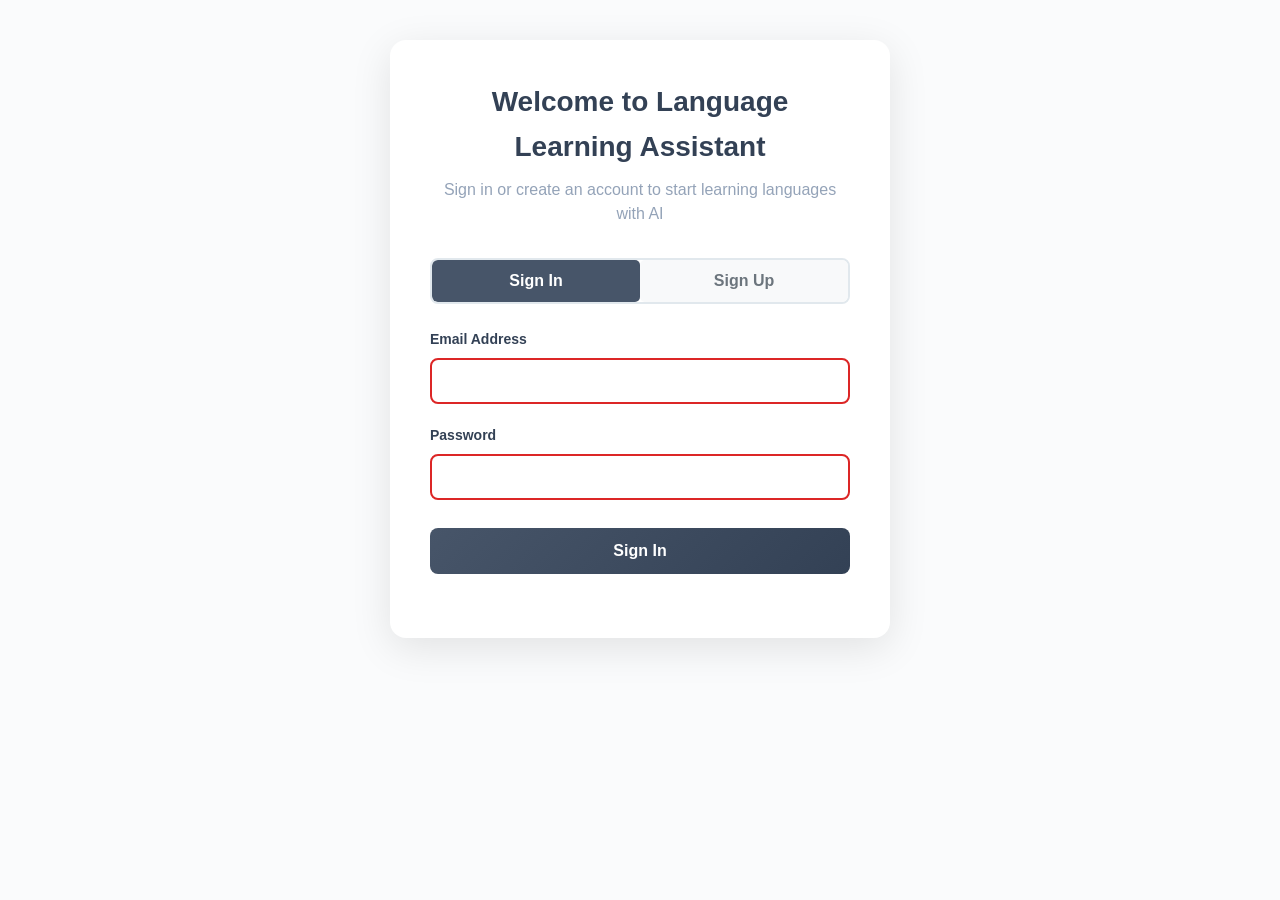
==== commit addcf3a2: "final commit" ====
--- a/frontend/public/index.html
+++ b/frontend/public/index.html
@@ -1,117 +1,3 @@
-<!-- <!DOCTYPE html>
-<html lang="en">
-<head>
-    <meta charset="UTF-8">
-    <meta name="viewport" content="width=device-width, initial-scale=1.0">
-    <title>Language Learning Assistant</title>
-    <link href="css/styles.css" rel="stylesheet">
-    <link href="css/auth.css" rel="stylesheet">
-</head>
-<body>
-    <div class="container">
-        
-        <div id="authHeader" class="auth-header-bar" style="display: none;">
-            <div class="auth-user-info">
-                <span id="userGreeting"></span>
-                <button id="logoutBtn" class="logout-btn">Logout</button>
-            </div>
-        </div>
-
-       
-        <div id="mainApp" class="card">
-            <h1>Language Learning Assistant</h1>
-            
-            <div class="controls">
-                <select id="languageSelect">
-                    
-                </select>
-                
-                <button id="micBtn" class="btn-mic">
-                    🎤
-                </button>
-            </div>
-            
-            <div id="status" class="status">
-                Select a language and click the microphone to start speaking
-            </div>
-            
-            <div id="results" class="results">
-                
-            </div>
-        </div>
-
-        
-        <div id="authForms" class="auth-forms-container">
-            <div class="auth-card">
-                <div class="auth-header">
-                    <h1>Welcome to Language Learning Assistant</h1>
-                    <p>Sign in or create an account to start learning languages with AI</p>
-                </div>
-                
-                <div class="auth-tabs">
-                    <button class="auth-tab active" data-tab="login">Sign In</button>
-                    <button class="auth-tab" data-tab="register">Sign Up</button>
-                </div>
-                
-                <div class="auth-content">
-                    
-                    <form id="loginForm" class="auth-form">
-                        <div class="form-group">
-                            <label for="loginEmail">Email Address</label>
-                            <input type="email" id="loginEmail" required>
-                        </div>
-                        <div class="form-group">
-                            <label for="loginPassword">Password</label>
-                            <input type="password" id="loginPassword" required>
-                        </div>
-                        <button type="submit" class="auth-btn primary">Sign In</button>
-                        <div id="loginError" class="error-message"></div>
-                    </form>
-
-                    <!-- Register Form -->
-                    <form id="registerForm" class="auth-form" style="display: none;">
-                        <div class="form-group">
-                            <label for="registerUsername">Username</label>
-                            <input type="text" id="registerUsername" required minlength="3" maxlength="30">
-                        </div>
-                        <div class="form-group">
-                            <label for="registerEmail">Email Address</label>
-                            <input type="email" id="registerEmail" required>
-                        </div>
-                        <div class="form-group">
-                            <label for="registerPassword">Password</label>
-                            <input type="password" id="registerPassword" required minlength="6">
-                        </div>
-                        <div class="form-group">
-                            <label for="nativeLanguage">Native Language</label>
-                            <select id="nativeLanguage" required>
-                                <option value="">Select your native language</option>
-                                <option value="English">English</option>
-                                <option value="Spanish">Spanish</option>
-                                <option value="French">French</option>
-                                <option value="German">German</option>
-                                <option value="Italian">Italian</option>
-                                <option value="Portuguese">Portuguese</option>
-                                <option value="Japanese">Japanese</option>
-                                <option value="Korean">Korean</option>
-                                <option value="Chinese">Chinese</option>
-                                <option value="Hindi">Hindi</option>
-                            </select>
-                        </div>
-                        <button type="submit" class="auth-btn primary">Create Account</button>
-                        <div id="registerError" class="error-message"></div>
-                    </form>
-                </div>
-            </div>
-        </div>
-    </div>
-
-    <script src="js/auth-integration.js"></script>
-    <script type="module" src="js/app.js"></script>
-</body>
-</html> -->
-
-
 <!DOCTYPE html>
 <html lang="en">
 <head>
@@ -153,6 +39,13 @@
                 <!-- Results will be displayed here -->
             </div>
 
+            <!-- Speaker Controls -->
+            <div id="speakerControls" class="speaker-controls" style="display: none;">
+                <button id="stopSpeakerBtn" class="stop-speaker-btn">
+                     Stop Speaking
+                </button>
+            </div>
+
             <!-- User Progress Section -->
             <div id="userProgress" class="user-progress-section" style="display: none;">
                 <h2>Your Learning Progress</h2>
@@ -160,7 +53,7 @@
                 <!-- Recent Sessions -->
                 <div class="progress-card">
                     <div class="progress-header">
-                        <h3>📚 Recent Sessions</h3>
+                        <h3> Recent Sessions</h3>
                         <button id="toggleSessions" class="toggle-btn">Show</button>
                     </div>
                     <div id="sessionsContent" class="progress-content" style="display: none;">
@@ -171,7 +64,7 @@
                 <!-- Vocabulary Words -->
                 <div class="progress-card">
                     <div class="progress-header">
-                        <h3>💬 Vocabulary Words</h3>
+                        <h3> Vocabulary Words</h3>
                         <button id="toggleVocabulary" class="toggle-btn">Show</button>
                     </div>
                     <div id="vocabularyContent" class="progress-content" style="display: none;">
@@ -250,4 +143,4 @@
     <script src="js/auth-integration.js"></script>
     <script type="module" src="js/app.js"></script>
 </body>
-</html>+</html>
--- a/frontend/public/css/styles.css
+++ b/frontend/public/css/styles.css
@@ -7,22 +7,26 @@
 
 body {
   font-family: Arial, sans-serif;
-  background-color: #f5f5f5;
+  background-color: #fafbfc;
   min-height: 100vh;
   line-height: 1.6;
 }
 
 .container {
-  max-width: 800px;
-  margin: 0 auto;
-  padding: 20px;
+  width: 100%;
+  max-width: 100%;
+  margin: 0;
+  padding: 0;
+  min-height: 100vh;
 }
 
 .card {
   background: white;
-  padding: 30px;
-  border-radius: 10px;
-  box-shadow: 0 2px 10px rgba(0,0,0,0.1);
+  padding: 40px;
+  border-radius: 0;
+  box-shadow: none;
+  min-height: 100vh;
+  width: 100%;
 }
 
 h1 {
@@ -63,12 +67,12 @@
 
 select:focus {
   outline: none;
-  border-color: #007bff;
-  box-shadow: 0 0 0 2px rgba(0, 123, 255, 0.25);
+  border-color: #475569;
+  box-shadow: 0 0 0 2px rgba(71, 85, 105, 0.25);
 }
 
 .btn-mic {
-  background: #007bff;
+  background: #475569;
   color: white;
   border: none;
   cursor: pointer;
@@ -80,12 +84,12 @@
 }
 
 .btn-mic:hover {
-  background: #0056b3;
+  background: #334155;
   transform: scale(1.05);
 }
 
 .btn-mic.recording {
-  background: #dc3545;
+  background: #dc2626;
   animation: pulse 1s infinite;
 }
 
@@ -109,11 +113,12 @@
 }
 
 .result-card {
-  background: #f8f9fa;
+  background: #f8fafc;
   padding: 15px;
   margin: 10px 0;
-  border-radius: 5px;
-  border-left: 4px solid #007bff;
+  border-radius: 8px;
+  border-left: 4px solid #64748b;
+  box-shadow: 0 1px 3px rgba(0, 0, 0, 0.08);
 }
 
 .result-card h3 {
@@ -140,13 +145,13 @@
 /* Loading */
 .loading {
   text-align: center;
-  color: #007bff;
+  color: #475569;
   padding: 20px;
 }
 
 .loading .spinner {
-  border: 2px solid #f3f3f3;
-  border-top: 2px solid #007bff;
+  border: 2px solid #e2e8f0;
+  border-top: 2px solid #475569;
   border-radius: 50%;
   width: 32px;
   height: 32px;
@@ -161,13 +166,14 @@
 
 /* Fluency score */
 .fluency-score {
-  background: linear-gradient(135deg, #28a745, #20c997);
+  background: linear-gradient(135deg, #059669, #10b981);
   color: white;
   padding: 15px;
-  border-radius: 20px;
+  border-radius: 12px;
   text-align: center;
   font-weight: bold;
   margin: 10px 0;
+  box-shadow: 0 2px 8px rgba(5, 150, 105, 0.2);
 }
 
 .fluency-score h3 {
@@ -182,11 +188,12 @@
 
 /* Vocabulary section */
 .vocabulary-section {
-  background: #e3f2fd;
+  background: #f8fafc;
   padding: 15px;
   margin: 10px 0;
-  border-radius: 5px;
-  border-left: 4px solid #2196f3;
+  border-radius: 8px;
+  border-left: 4px solid #64748b;
+  box-shadow: 0 1px 3px rgba(0, 0, 0, 0.08);
 }
 
 .vocabulary-section h3 {
@@ -200,8 +207,9 @@
   background: white;
   padding: 10px;
   margin: 8px 0;
-  border-radius: 5px;
-  border: 1px solid #ddd;
+  border-radius: 8px;
+  border: 1px solid #e2e8f0;
+  box-shadow: 0 1px 2px rgba(0, 0, 0, 0.05);
 }
 
 .vocab-word .word-header {
@@ -225,18 +233,18 @@
 }
 
 .difficulty-beginner {
-  background: #d4edda;
-  color: #155724;
+  background: #f0fdf4;
+  color: #166534;
 }
 
 .difficulty-intermediate {
-  background: #fff3cd;
-  color: #856404;
+  background: #fefce8;
+  color: #92400e;
 }
 
 .difficulty-advanced {
-  background: #f8d7da;
-  color: #721c24;
+  background: #fef2f2;
+  color: #991b1b;
 }
 
 .vocab-word p {
@@ -251,12 +259,13 @@
 
 /* Error messages */
 .error {
-  background: #f8d7da;
-  border: 1px solid #f5c6cb;
-  color: #721c24;
+  background: #fef2f2;
+  border: 1px solid #fecaca;
+  color: #991b1b;
   padding: 15px;
-  border-radius: 5px;
+  border-radius: 8px;
   margin: 10px 0;
+  box-shadow: 0 1px 3px rgba(0, 0, 0, 0.08);
 }
 
 .error p {
@@ -271,7 +280,7 @@
 /* Responsive design */
 @media (max-width: 768px) {
   .container {
-    padding: 10px;
+    padding: 0;
   }
   
   .card {
--- a/frontend/public/css/auth.css
+++ b/frontend/public/css/auth.css
@@ -312,10 +312,10 @@
     border-radius: 16px;
     box-shadow: 0 10px 40px rgba(0, 0, 0, 0.1);
     padding: 40px;
-    max-width: 400px;
+    max-width: 500px;
     width: 100%;
     margin: 0 auto;
-    margin-top: 50px;
+    margin-top: 0;
 }
 
 .auth-header {
@@ -324,14 +324,14 @@
 }
 
 .auth-header h1 {
-    color: #2c3e50;
+    color: #334155;
     font-size: 28px;
     font-weight: 700;
     margin-bottom: 8px;
 }
 
 .auth-header p {
-    color: #7f8c8d;
+    color: #94a3b8;
     font-size: 16px;
     line-height: 1.5;
 }
@@ -346,7 +346,7 @@
 
 .form-group label {
     display: block;
-    color: #2c3e50;
+    color: #334155;
     font-weight: 600;
     margin-bottom: 8px;
     font-size: 14px;
@@ -356,7 +356,7 @@
 .form-group select {
     width: 100%;
     padding: 12px 16px;
-    border: 2px solid #e1e8ed;
+    border: 2px solid #e2e8f0;
     border-radius: 8px;
     font-size: 16px;
     transition: all 0.3s ease;
@@ -366,13 +366,13 @@
 .form-group input:focus,
 .form-group select:focus {
     outline: none;
-    border-color: #3498db;
-    box-shadow: 0 0 0 3px rgba(52, 152, 219, 0.1);
+    border-color: #475569;
+    box-shadow: 0 0 0 3px rgba(71, 85, 105, 0.1);
 }
 
 .form-group input:hover,
 .form-group select:hover {
-    border-color: #bdc3c7;
+    border-color: #cbd5e1;
 }
 
 .auth-btn {
@@ -388,14 +388,14 @@
 }
 
 .auth-btn.primary {
-    background: linear-gradient(135deg, #3498db, #2980b9);
+    background: linear-gradient(135deg, #475569, #334155);
     color: white;
 }
 
 .auth-btn.primary:hover {
-    background: linear-gradient(135deg, #2980b9, #1f5f8b);
+    background: linear-gradient(135deg, #334155, #1e293b);
     transform: translateY(-2px);
-    box-shadow: 0 8px 25px rgba(52, 152, 219, 0.3);
+    box-shadow: 0 8px 25px rgba(71, 85, 105, 0.3);
 }
 
 .auth-btn:disabled {
@@ -437,28 +437,33 @@
 
 .auth-footer p {
     margin: 8px 0;
-    color: #7f8c8d;
+    color: #94a3b8;
     font-size: 14px;
 }
 
 .auth-footer a {
-    color: #3498db;
+    color: #475569;
     text-decoration: none;
     font-weight: 600;
     transition: color 0.3s ease;
 }
 
 .auth-footer a:hover {
-    color: #2980b9;
+    color: #334155;
     text-decoration: underline;
 }
 
 /* Responsive Design */
 @media (max-width: 480px) {
     .auth-card {
-        margin: 20px;
+        margin: 0;
         padding: 24px;
-        margin-top: 20px;
+        border-radius: 0;
+        max-width: 100%;
+    }
+    
+    .auth-forms-container {
+        padding: 20px;
     }
     
     .auth-header h1 {
@@ -504,29 +509,29 @@
 /* Form Validation Styles */
 .form-group input:invalid:not(:placeholder-shown),
 .form-group select:invalid:not(:placeholder-shown) {
-    border-color: #e74c3c;
+    border-color: #dc2626;
 }
 
 .form-group input:valid:not(:placeholder-shown),
 .form-group select:valid:not(:placeholder-shown) {
-    border-color: #27ae60;
+    border-color: #059669;
 }
 
 /* Focus States for Accessibility */
 .auth-btn:focus {
-    outline: 2px solid #3498db;
+    outline: 2px solid #475569;
     outline-offset: 2px;
 }
 
 .form-group input:focus,
 .form-group select:focus {
-    outline: 2px solid #3498db;
+    outline: 2px solid #475569;
     outline-offset: 2px;
 }
 
 /* Authentication Header Bar */
 .auth-header-bar {
-    background: linear-gradient(135deg, #3498db, #2980b9);
+    background: linear-gradient(135deg, #475569, #334155);
     color: white;
     padding: 16px 24px;
     display: flex;
@@ -572,7 +577,8 @@
     justify-content: center;
     align-items: center;
     min-height: 100vh;
-    padding: 20px;
+    padding: 40px;
+    width: 100%;
 }
 
 /* Tab Styling */
@@ -597,12 +603,12 @@
 }
 
 .auth-tab.active {
-    background: #3498db;
+    background: #475569;
     color: white;
 }
 
 .auth-tab:hover:not(.active) {
-    background: #e9ecef;
+    background: #e2e8f0;
 }
 
 /* Success Message Positioning */
@@ -620,10 +626,11 @@
     margin-top: 30px;
     padding-top: 30px;
     border-top: 2px solid #e1e8ed;
+    width: 100%;
 }
 
 .user-progress-section h2 {
-    color: #2c3e50;
+    color: #334155;
     font-size: 24px;
     font-weight: 700;
     margin-bottom: 20px;
@@ -648,14 +655,14 @@
 }
 
 .progress-header h3 {
-    color: #2c3e50;
+    color: #334155;
     font-size: 18px;
     font-weight: 600;
     margin: 0;
 }
 
 .toggle-btn {
-    background: #3498db;
+    background: #475569;
     color: white;
     border: none;
     padding: 8px 16px;
@@ -667,7 +674,7 @@
 }
 
 .toggle-btn:hover {
-    background: #2980b9;
+    background: #334155;
     transform: translateY(-1px);
 }
 
@@ -698,7 +705,7 @@
 }
 
 .session-language {
-    background: #3498db;
+    background: #475569;
     color: white;
     padding: 4px 8px;
     border-radius: 12px;
@@ -708,12 +715,12 @@
 }
 
 .session-date {
-    color: #7f8c8d;
+    color: #94a3b8;
     font-size: 12px;
 }
 
 .session-content {
-    color: #2c3e50;
+    color: #334155;
 }
 
 .session-text {
@@ -748,7 +755,7 @@
 }
 
 .vocab-word strong {
-    color: #2c3e50;
+    color: #334155;
     font-size: 16px;
 }
 
@@ -761,47 +768,47 @@
 }
 
 .difficulty-beginner {
-    background: #e8f5e8;
-    color: #27ae60;
+    background: #f0fdf4;
+    color: #166534;
 }
 
 .difficulty-intermediate {
-    background: #fff3cd;
-    color: #856404;
+    background: #fefce8;
+    color: #92400e;
 }
 
 .difficulty-advanced {
-    background: #f8d7da;
-    color: #721c24;
+    background: #fef2f2;
+    color: #991b1b;
 }
 
 .vocab-translation {
-    color: #7f8c8d;
+    color: #94a3b8;
     margin-bottom: 6px;
     font-style: italic;
 }
 
 .vocab-example {
-    color: #2c3e50;
+    color: #334155;
     font-size: 14px;
     margin-bottom: 8px;
 }
 
 .vocab-stats {
-    color: #7f8c8d;
+    color: #94a3b8;
     font-size: 12px;
 }
 
 /* Loading and Empty States */
 .loading {
     text-align: center;
-    color: #7f8c8d;
+    color: #94a3b8;
     padding: 20px;
 }
 
 .empty-state {
     text-align: center;
-    color: #7f8c8d;
+    color: #94a3b8;
     padding: 40px 20px;
 }
 
@@ -840,3 +847,38 @@
     }
 }
 
+/* Speaker Controls */
+.speaker-controls {
+    text-align: center;
+    margin: 20px 0;
+    padding: 15px;
+    background: #f8fafc;
+    border-radius: 8px;
+    border: 1px solid #e2e8f0;
+}
+
+.stop-speaker-btn {
+    background: #e74c3c;
+    color: white;
+    border: none;
+    padding: 10px 20px;
+    border-radius: 6px;
+    cursor: pointer;
+    font-size: 14px;
+    font-weight: 600;
+    transition: all 0.3s ease;
+    display: flex;
+    align-items: center;
+    gap: 8px;
+    margin: 0 auto;
+}
+
+.stop-speaker-btn:hover {
+    background: #c0392b;
+    transform: translateY(-1px);
+    box-shadow: 0 4px 12px rgba(231, 76, 60, 0.3);
+}
+
+.stop-speaker-btn:active {
+    transform: translateY(0);
+}
